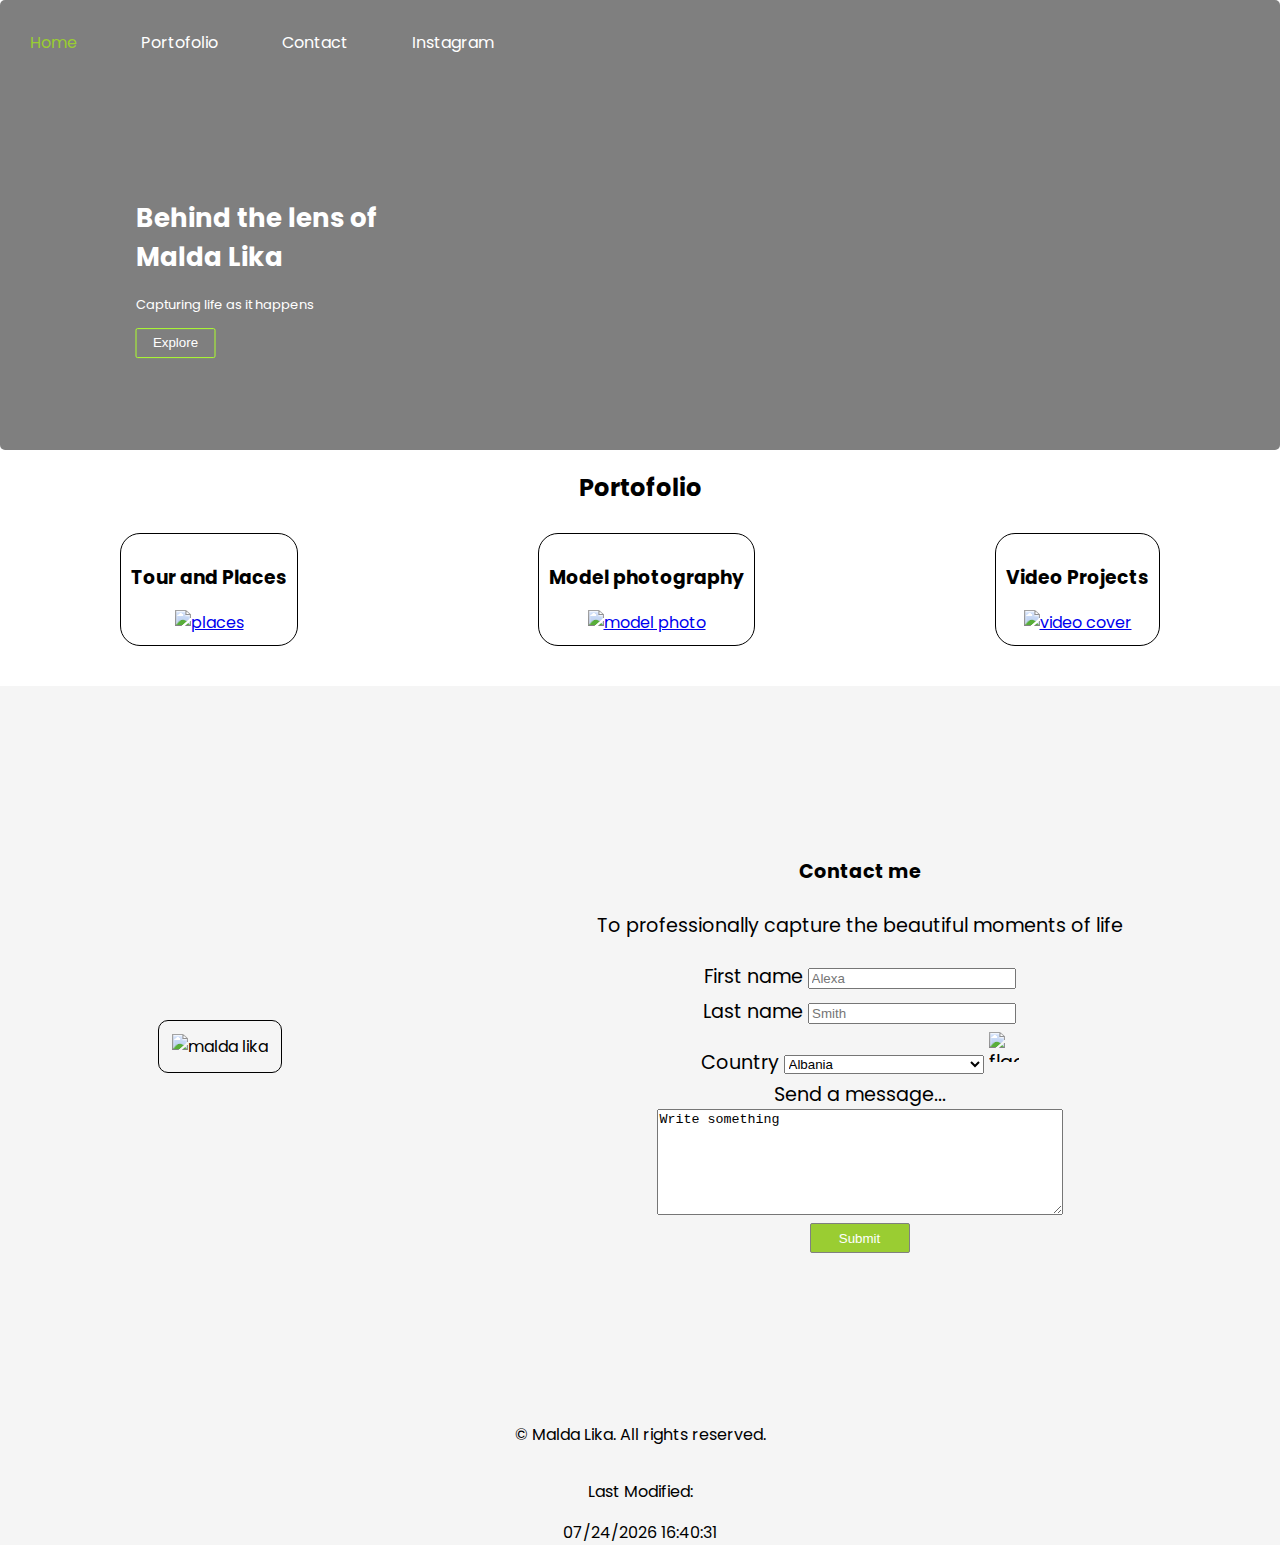
==== index.html @ 0156e290 "Add files via upload" ====
<!DOCTYPE html>
<html lang="en">

<head>
    <meta charset="UTF-8">
    <title>Behind my lens M.L</title>
    <link rel="icon" href="images/circle-cropped.png" type="image/png">
    <link rel="stylesheet" href="style.css">
    <link rel="stylesheet" href="styleMobile.css" media="only screen and (max-width:1024px)">
    <link rel="stylesheet" href="stylePrint.css" media="print">

    <script>
        const phraseJS = new Array(2);
        phraseJS[0] = 'A 20 year old eager to create and capture the moments with her camera';
        phraseJS[1] = 'Capturing life as it happens';
        const casualIndex = Math.floor(Math.random() * phraseJS.length);
    </script>
</head>


<body onload="document.getElementById('phraseHTML').innerHTML=phraseJS[casualIndex]">
    <div class="hero-image">
        <div class="nav-container " id="indexmenu">
            <header>
                <nav id="home">
                    <a href="#home">Home</a>
                    <a href="#portofolio">Portofolio</a>
                    <a href="#contact">Contact</a>
                    <a href="https://www.instagram.com/maldalika/" onclick="myfunction()">Instagram</a>
                </nav>
            </header>
        </div>
        <script>
            function myfunction() {
                alert("You will be ridirected to my instgram profile. Follow me if you find my work interesting");
            }
        </script>
        <div class="hero-text">
            <h1 id="index">Behind the lens of <br> Malda Lika</h1>

            <p id="phraseHTML"> A 20 year old eager to create and capture the moments with her camera</p>
            <button id="explore" onclick="document.location='modelphotography.html'">Explore</button>

        </div>

    </div>
    <div id="portofolio" class="portofolio">
        <h2>Portofolio</h2>
        <div class="box">

            <div class="model 2">
                <h3>Tour and Places </h3>
                <a href="tourAndPlaces.html">
                    <img src="images/prov2.jpg" alt="places" class="foto"></a>
            </div>
            <div class="model 1">
                <h3>Model photography</h3>
                <a href="modelphotography.html">
                    <img src="images/prova1.jpg" alt="model photo " class="fotomodel" onmouseover="this.src='images/klintcigfront.jpg'" onmouseout="this.src='images/prova1.jpg'"></a>

            </div>
            <div class="model 3">
                <h3>Video Projects</h3>
                <a href="VideoProject.html">
                    <img src="images/videocover.PNG" alt="video cover" class="foto" height="253"></a>
            </div>

        </div>
        <div id="contact" class="container">
            <div class="photo">
                <img class="image" src="images/me.jpg" alt="malda lika" width="200">
            </div>
            <div class="text">
                <h4>Contact me</h4>
                <p> To professionally capture the beautiful moments of life</p>
                <div class="column2">
                    <form action="javascript:void(0)" onSubmit="window.alert('thanks for reaching out, feedback will be given as soon as possibile!')">

                        <div class="row2">
                            <label for="fname"> First name</label>
                            <input type="text" id="fname" name="fname" placeholder="Alexa" required>
                        </div>
                        <div class="row2">
                            <label for="lname"> Last name</label>
                            <input type="text" id="lname" name="lname" placeholder="Smith" required>
                        </div>
                        <div class="row2">
                            <label for="country"> Country</label>
                            <select id="country" onchange="myFunctionIcon('icon',this.value)">
                                <option value="alb">Albania</option>
                                <option value="it">Italy</option>
                                <option value="sp">Spain</option>
                                <option value="usa">USA</option>
                                </select>
                            <img src="images/alb.jpg" alt="flag" id="icon">
                        </div>
                        <label for="message">Send a message...</label>
                        <textarea id="message" name="message">Write something</textarea>
                        <button id="submit">Submit</button>
                    </form>

                </div>

                <script>
                    function myFunctionIcon(photoid, name) {
                        document.getElementById(photoid).src = "images/" + name + ".jpg";
                    }
                </script>
            </div>

        </div>
        <footer id="indexfooter">

            <p> &#169; Malda Lika. All rights reserved.</p>
            <p>Last Modified:</p>
            <script>
               document.write(document.lastModified)
            </script>
        </footer>
    </div>
</body>

</html>
---- style.css ----
@import url('https://fonts.googleapis.com/css2?family=Poppins:wght@300;400;700&display=swap');
body,
html {
    height: 100%;
    margin: 0%;
    font-family: 'Poppins', arial;
}

.hero-image {
    background-image: linear-gradient(rgba(0, 0, 0, 0.5), rgba(0, 0, 0, 0.5)), url("images/background.jpg");
    height: 50%;
    background-position: center;
    background-repeat: no-repeat;
    background-size: cover;
    position: relative;
    border-radius: 5px;
}

.hero-text {
    text-align: left;
    position: absolute;
    top: 60%;
    left: 20%;
    transform: translate(-50%, -50%);
    color: white;
    width: auto;
    font-size: small;
}

.hero-image button {
    border: 1px greenyellow solid;
    border-radius: 2px;
    background-color: transparent;
    color: white;
    transition-duration: 0.4s;
    width: 80px;
}

.hero-image button a {
    text-decoration: none;
    color: white;
}

.hero-image button :hover {
    background-color: transparent;
    color: black;
}


/*index menu*/

.hero-image container {
    position: absolute;
    margin: 20px;
    width: auto;
    float: left;
    display: inline-block;
}

.nav-container {
    background-color: transparent;
    overflow: auto;
    white-space: nowrap;
    margin: 0px auto;
}

#indexmenu a {
    display: inline-block;
    color: white;
    text-align: center;
    padding: 30px;
    text-decoration: none;
}

#indexmenu a:hover {
    color: yellowgreen;
}

.nav-container a {
    display: inline-block;
    color: black;
    text-align: center;
    padding: 30px;
    text-decoration: none;
}

.nav-container a:hover {
    color: yellowgreen;
}

h1 {
    text-align: center;
}

#index {
    text-align: left;
}

#explore {
    margin-left: 0px;
}

.box {
    display: flex;
    justify-content: space-around;
    align-items: center;
    flex-direction: row;
}

.box div {
    display: inline-block;
    text-align: center;
    border: 1px solid black;
    padding: 10px;
    margin: 0.5em;
    border-radius: 20px;
    box-sizing: border-box;
}

h2 {
    text-align: center;
}

.foto {
    width: 380px;
}

.fotomodel {
    width: 300px;
}


/*per la contac form per index.html*/

.container {
    display: flex;
    justify-content: space-around;
    align-items: center;
    width: 100%;
    flex-direction: row;
    background-color: whitesmoke;
}

#contact {
    height: 80vh;
    width: 100%;
    margin-top: 2em;
}

form {
    display: flex;
    flex-direction: column;
    justify-content: center;
    align-items: center;
}

input {
    width: 200px;
}

select {
    width: 200px;
}

textarea {
    width: 400px;
    height: 100px;
}

.text {
    text-align: center;
    font-size: larger;
}

.photo {
    border: 1px solid black;
    border-radius: 10px;
    padding: 13px;
}

.row2 {
    justify-content: space-around;
    margin: 3px;
}

#submit {
    background-color: yellowgreen;
    color: white;
    margin: 8px;
}

#submit:hover {
    background-color: transparent;
    color: black;
}

#icon {
    background: url();
    height: 30px;
    width: 30px;
    backface-visibility: visible;
    display: inline-block;
    margin-bottom: -10px;
}

#indexfooter {
    margin-top: 0;
}


/*menu per le altre pagine*/

#menu {
    display: flex;
    justify-content: space-around;
    align-items: center;
    flex-direction: row;
}


/* stile per la galleria "Tour and Places" e "Model Photography*/

.row {
    display: flex;
    flex-wrap: wrap;
    padding: 10px 4px;
    align-self: center;
    margin: 10px;
    float: none;
    justify-content: center;
}


/*creare 3 columns uguale posizionate una vicino all altra*/

.column {
    flex: 25%;
    max-width: 25%;
    padding: 0 4px;
}

.column img {
    margin-top: 8px;
    vertical-align: middle;
    width: 100%;
}

.img:hover {
    transform: scale(1.3);
    cursor: pointer;
}

ol {
    display: none;
}


/*Stile per "Video Projects"*/

#Bani {
    text-align: left;
    margin-left: 100px;
    margin-bottom: -10px;
    font-size: large;
}

#narr {
    text-align: right;
    margin-right: 310px;
    margin-bottom: -10px;
    margin-top: 100px;
    font-size: large;
}

.column1 {
    flex-direction: row;
    justify-content: space-around;
    align-items: center;
    display: flex;
}

.column1 div {
    display: inline-block;
    text-align: left;
    padding: 10px;
    margin: 0.5em;
    box-sizing: border-box;
    width: 100%;
}

.row1 {
    width: 500px;
    flex-direction: row;
}

.row1 p {
    border-radius: 8px;
    border: solid yellowgreen 5px;
    background-color: rgb(184, 245, 61);
    margin: 10px;
    padding: 20px;
    font-size: small;
}

#myVideo {
    width: 500px;
    height: 300px;
}

#myVideo1 {
    width: 600px;
    height: 300px;
}

button {
    border: 1px gray solid;
    border-radius: 2px;
    background-color: greenyellow;
    color: white;
    transition-duration: 0.4s;
    width: 80px;
    margin-left: 30px;
    width: 100px;
    height: 30px;
    cursor: pointer;
}

button:hover {
    background-color: rgb(146, 224, 28);
    cursor: pointer;
}

#playBtn {
    margin-left: 130px;
}

#playBtn1 {
    margin-left: 840px;
}

footer {
    width: 100%;
    background-color: whitesmoke;
    display: flex;
    flex-direction: column;
    align-items: center;
    justify-content: center;
    margin-top: 50px;
}
---- styleMobile.css ----
@import url('https://fonts.googleapis.com/css2?family=Poppins:wght@300;400;700&display=swap');
body,
html {
    height: 100%;
    margin: 0%;
    font-family: 'Poppins', arial;
}

.hero-image {
    background-image: linear-gradient(rgba(0, 0, 0, 0.5), rgba(0, 0, 0, 0.5)), url("images/background.jpg");
    height: 50%;
    background-position: center center;
    background-repeat: no-repeat;
    background-size: cover;
    border-radius: 5px;
    width: 100%;
}

.hero-text {
    text-align: left;
    position: absolute;
    top: 60%;
    left: 20%;
    transform: translate(-50%, -50%);
    color: white;
    width: auto;
    font-size: 12px;
}

.hero-image button {
    border: 1px greenyellow solid;
    border-radius: 2px;
    background-color: transparent;
    color: white;
    transition-duration: 0.4s;
    width: 80px;
}

.hero-image button a {
    text-decoration: none;
    color: white;
}

.hero-image button :hover {
    background-color: transparent;
    color: black;
}


/*index menu*/

.hero-image container {
    position: absolute;
    margin: 20px;
    width: auto;
    float: left;
    display: inline-block;
    height: 80%;
}

.nav-container {
    background-color: transparent;
    overflow: auto;
    white-space: nowrap;
    margin: 0px auto;
}

.nav-container a {
    display: inline-block;
    color: black;
    text-align: center;
    padding: 30px;
    text-decoration: none;
}

#home a {
    font-size: xx-large;
}

.nav-container a:hover {
    color: yellowgreen;
}

#index {
    text-align: center;
}

#explore {
    margin-left: 250px;
}

#phraseHTML {
    margin-left: 130px;
}

#indexmenu a {
    display: inline-block;
    color: white;
    text-align: center;
    padding: 30px;
    text-decoration: none;
}

#indexmenu a:hover {
    color: yellowgreen;
}

.box {
    display: flex;
    justify-content: space-around;
    align-items: center;
    flex-direction: row;
    width: 100%;
}

.box div {
    display: block;
    text-align: center;
    border: 1px solid black;
    padding: 10px;
    margin: 0.5em;
    border-radius: 20px;
    box-sizing: border-box;
    z-index: 2;
    width: 30%
}

.foto {
    width: 280px;
}

.fotomodel {
    width: 200px;
}


/* menu per le altre 3 pagine*/

#menu #tour-photography,
#menu #model-photography,
#home {
    display: inline-block;
    justify-content: space-around;
    align-items: center;
    flex-direction: row;
    width: 100%;
    font-size: 9px;
}


/*stile per le gallerie di immagini "Model Photography" e "Tour and places"*/

.img:hover {
    transform: scale(1.3);
    cursor: pointer;
}

.column1 {
    flex-direction: row;
    justify-content: space-around;
    align-items: center;
    display: inline-block;
    width: 100%;
}

.column1 div {
    display: inline-block;
    text-align: left;
    padding: 2px;
    margin: 0.5em;
    box-sizing: border-box;
}

.row1 {
    width: 300px;
    flex-direction: row;
}

.row1 p {
    border-radius: 8px;
    border: solid yellowgreen 5px;
    background-color: rgb(184, 245, 61);
    margin: 10px;
    padding: 20px;
    font-size: small;
    width: 280px;
}

#myVideo {
    width: 300px;
    height: 180px;
    margin-left: 20px;
}

#myVideo1 {
    width: 350px;
    height: 150px;
}

#narr {
    text-align: center;
    margin-right: 90px;
    margin-bottom: -10px;
    margin-top: 100px;
    font-size: large;
}

button {
    border: 1px gray solid;
    border-radius: 2px;
    background-color: greenyellow;
    color: white;
    transition-duration: 0.4s;
    width: 80px;
    margin-left: 30px;
    width: 100px;
    height: 30px;
    cursor: pointer;
}

button:hover {
    background-color: rgb(146, 224, 28);
    cursor: pointer;
}

#playBtn1 {
    margin-left: 70px;
}

#playBtn {
    margin-left: 90px;
}

ol {
    display: none;
}
---- stylePrint.css ----
body,
html {
    color: black;
    background-color: white;
    font-family: serif;
    margin: 0;
    font-size: 14pt;
}

#indexmenu,
#explore,
img.src,
a,
.photo,
.column2,
#menu,
.row,
button,
video {
    display: none;
}

ol {
    display: inline-block;
}

.row1 p {
    border-radius: 8px;
    border: solid black 5px;
    margin: 10px;
    padding: 20px;
    font-size: small;
}

#Bani {
    text-align: right;
    margin-right: 130px;
}

#narr {
    text-align: center;
    margin-left: -50px;
}

.hero-text {
    margin-bottom: 100px;
}

#index {
    color: black;
    text-align: center;
    width: 100%;
    margin-left: 50px;
    margin-top: -200px;
}

#phraseHTML {
    color: black;
    text-align: center;
    width: 100%;
    margin-left: 50px;
}
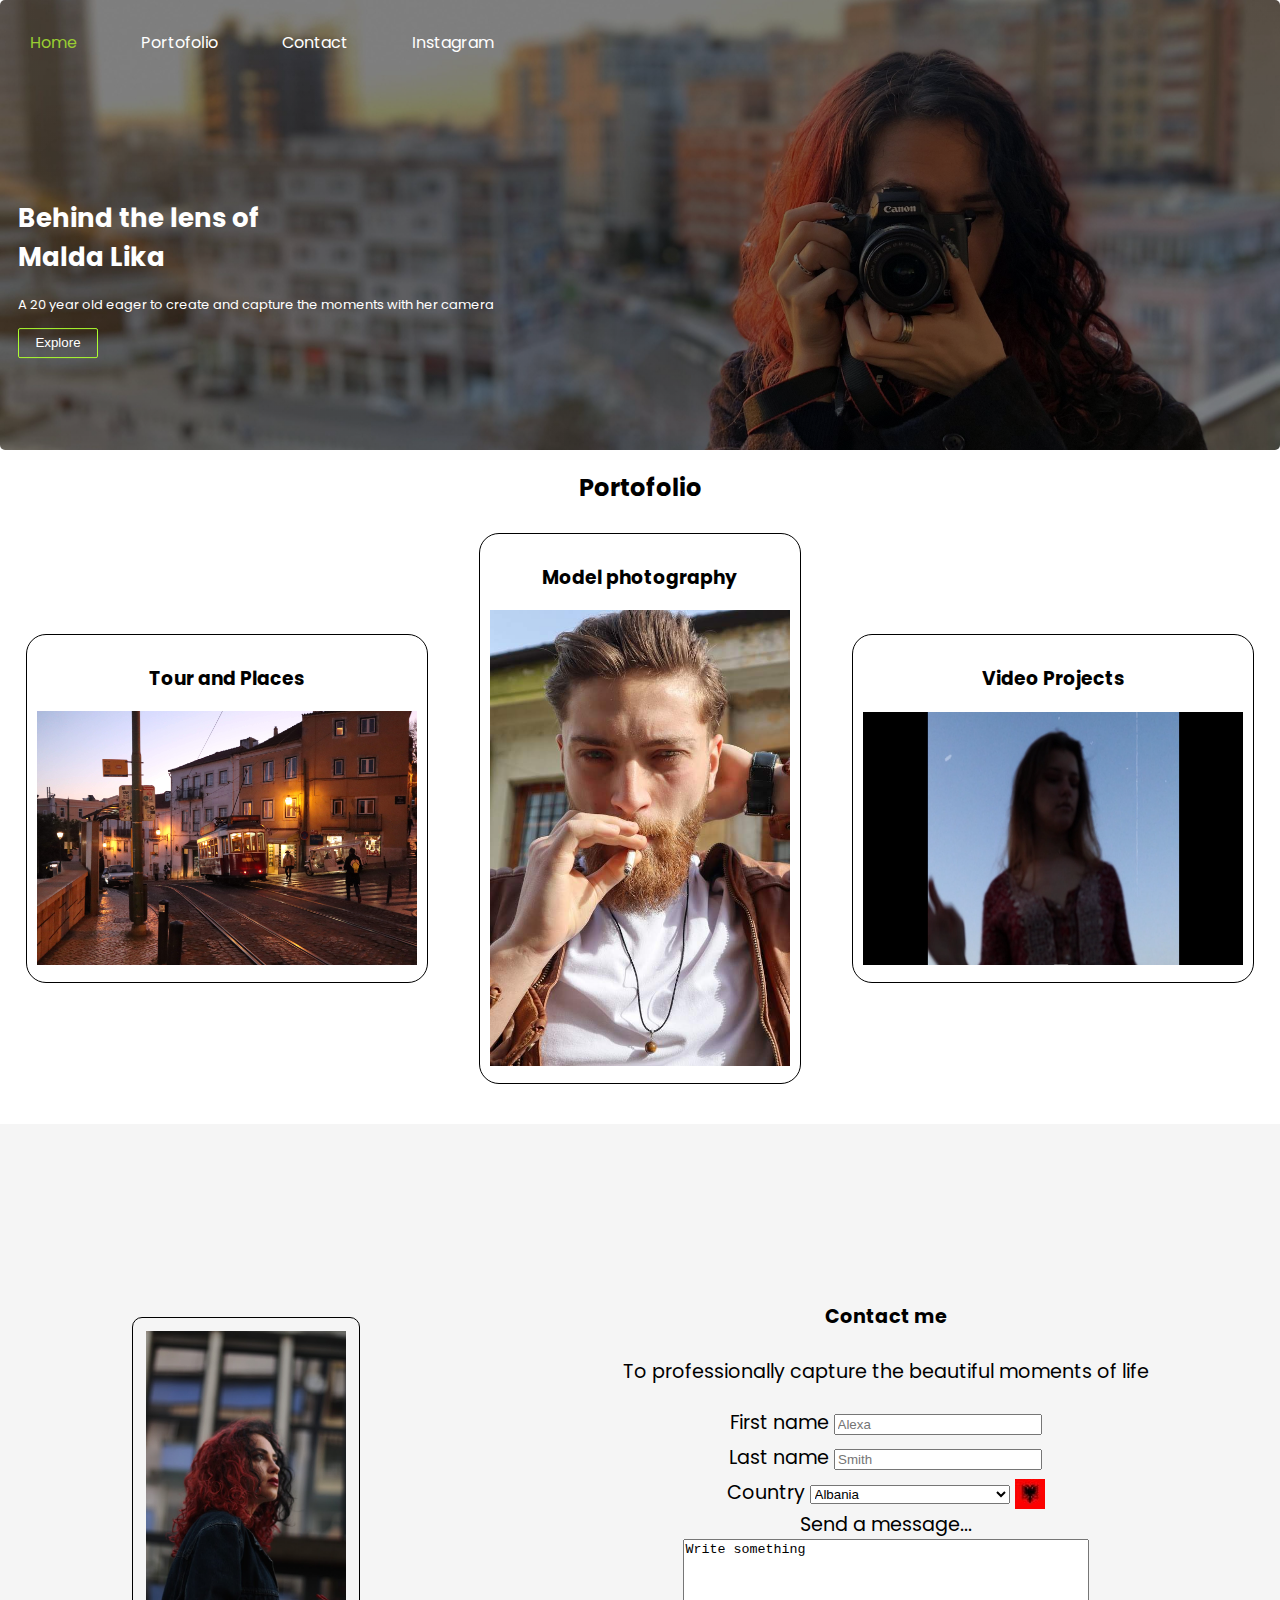
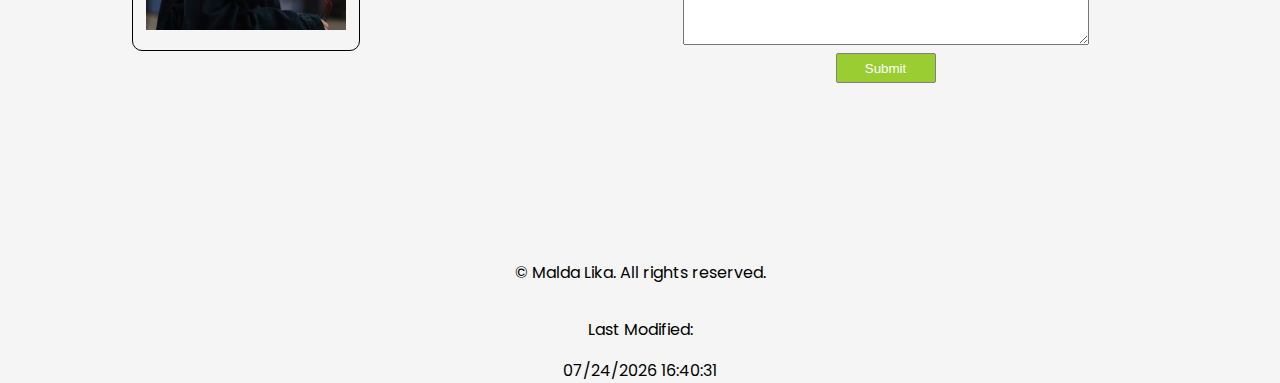
==== commit 0f7cc26b: "Update index.html" ====
--- a/index.html
+++ b/index.html
@@ -32,7 +32,7 @@
         </div>
         <script>
             function myfunction() {
-                alert("You will be ridirected to my instgram profile. Follow me if you find my work interesting");
+                alert("You will be redirected to my instgram profile. Follow me if you find my work interesting");
             }
         </script>
         <div class="hero-text">
@@ -120,4 +120,4 @@
     </div>
 </body>
 
-</html>+</html>
